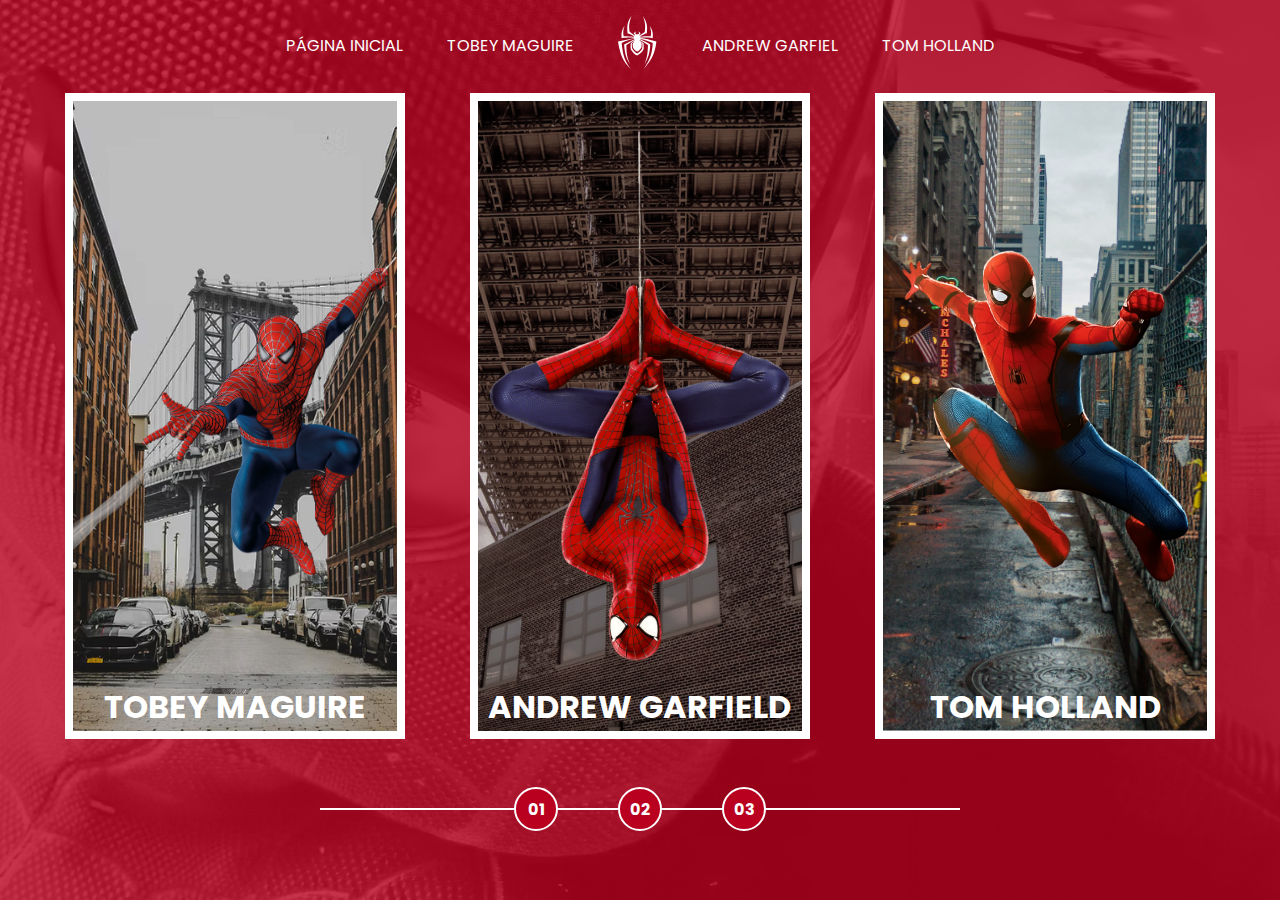
==== index.html @ 12a425c0 "First Commit - Home Page" ====
<!DOCTYPE html>
<html lang="en">

<head>
    <meta charset="UTF-8">
    <meta name="viewport" content="width=device-width, initial-scale=1.0">
    <link rel="stylesheet" href="/assets/css/main.css">

    <title>MultiSpider</title>
    
</head>

<body>
    <nav class="menu">
        <ul>
            <li class="menu__item">
                <a href="/">Página Inicial</a>
            </li>
            <li class="menu__item">
                <a href="#">Tobey Maguire</a>
            </li>
            <li class="menu__item menu__icon">
                <img src="assets/images/icons/spider.svg" alt="SpiderMan Icon">
            </li>
            <li class="menu__item">
                <a href="#">Andrew Garfiel</a>
            </li>
            <li class="menu__item">
                <a href="#">Tom Holland</a>
            </li>
        </ul>
    </nav>
    <div class="container">
        <a href="#" class="card" id="spider-man-01">
            <img class="card__background" src="assets/images/pic-sm-bg-01.jpg">
            <img class="card__image" src="/assets/images/spider-man-01.png" alt="Tobey Maguire">
            <h2 class="card__title">Tobey Maguire</h2>
        </a>
        <a href="#" class="card" id="spider-man-03">
            <img class="card__background" src="/assets/images/pic-sm-bg-03.jpg">
            <img class="card__image" src="/assets/images/spider-man-03.png" alt="Andrew Garfield">
            <h2 class="card__title">Andrew Garfield</h2>
        </a>
        <a href="#" class="card" id="spider-man-02">
            <img class="card__background" src="/assets/images/pic-sm-bg-02.jpg">
            <img class="card__image" src="/assets/images/spider-man-02.png" alt="Tom Holland">
            <h2 class="card__title">Tom Holland</h2>
        </a>
    </div>

    <div class="controller">
        <div class="controller__button">
            01
        </div>
        <div class="controller__button">
            02
        </div>
        <div class="controller__button">
            03
        </div>
        <div class="controller__line"></div>
    </div>


    <script src="/assets/scripts/card-hover-animation.js"></script>
</body>

</html>
---- assets/css/main.css ----
@import url('/assets/css/reset.css');
@import url('/assets/css/global.css');

body {
    background-color: var(--primary-color);
}

body::before {
    content: "";
    background-image: url('/assets/images/spider-man-background.jpg');
    background-repeat: no-repeat;
    background-position: center;
    background-size: cover;
    width: 100%;
    height: 100%;
    position: absolute;
    opacity: .2;
    transition: background-image 0.5s ease-in-out, opacity 1s ease-in-out;
}

.menu {
    padding: 1rem 0;
    width: 100%;
    text-align: center;
    position: relative;
}

.menu__item {
    display: inline-block;
    text-transform: uppercase;
    margin: 0 1.25rem;
}

.menu__icon {
    width: 2.5rem;
    margin: 0 1.25rem;
    vertical-align: middle;
}

.container {
    position: relative;
    display: flex;
    align-items: center;
    justify-content: space-evenly;
}

.card {
    border: 0.5rem solid #FFF;
    width: calc(100% / 3 - 8%);
    height: 70vh;
    position: relative;
    transition: filter .5s ease-in-out;
}

.card__background {
    width: 100%;
    height: 100%;
    object-fit: cover;
    position: absolute;
    opacity: 1;
    transition: opacity 0.5s ease-in-out;
}

.card__image {
    width: 100%;
    height: 100%;
    object-fit: contain;
    position: relative;
    transition: 0.5s ease-in-out;
}

.card__title {
    font-size: 2rem;
    text-transform: uppercase;
    text-align: center;
    position: absolute;
    width: 100%;
    bottom: 0;
    transition: bottom 0.5s ease;
}

.controller {
    position: relative;
    display: flex;
    justify-content: center;
    align-items: center;
    margin-top: 3rem;
}

.controller__button {
    display: flex;
    align-items: center;
    justify-content: center;
    width: 2.5rem;
    height: 2.5rem;
    border: 2px solid #FFF;
    border-radius: 50%;
    background-color: var(--primary-color);
    text-align: center;
    font-size: 1rem;
    font-weight: bold;
    cursor: pointer;
    z-index: 1;
    transition: transform 0.3s ease-in-out;
}

.controller__button:hover {
    transform: scale(1.1);
}

.controller__button:nth-child(2) {
    margin: 0 3.75rem;
}

.controller__line {
    background-color: #FFF;
    width: 50%;
    height: 2px;
    position: absolute;
}

/* Hover Animation */

.card--hovered .card__background {
    cursor: pointer;
    opacity: 0;
}

.card--hovered .card__image {
    transform: scale(1.4);
    filter: drop-shadow(30px 10px 4px rgba(0, 0, 0, .5));
}

body#spider-man-01-hovered:before {
    background-image: url('/assets/images/pic-sm-bg-01.jpg');
}

body#spider-man-02-hovered:before {
    background-image: url('/assets/images/pic-sm-bg-02.jpg');
}

body#spider-man-03-hovered:before {
    background-image: url('/assets/images/pic-sm-bg-03.jpg');
}

body[id^= "spider-man-"]::before {
    opacity: 1;
}

body[id^= "spider-man-"] .card:not(.card--hovered) {
    filter: grayscale(100%);
}

.card--hovered .card__title {
    bottom: 50%;
}
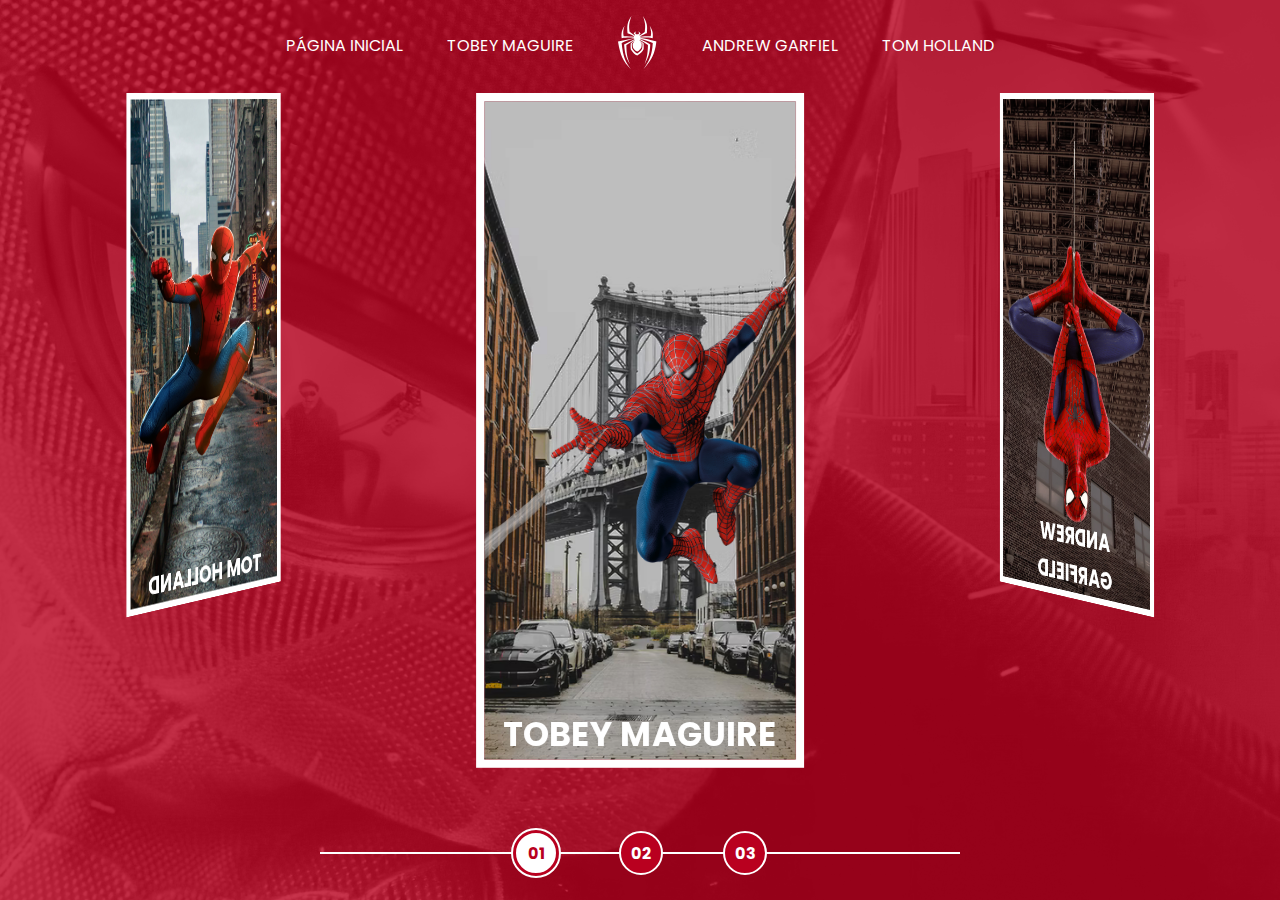
==== commit a0ddc410: "last commit and last changes - carousel added" ====
--- a/index.html
+++ b/index.html
@@ -7,7 +7,7 @@
     <link rel="stylesheet" href="/assets/css/main.css">
 
     <title>MultiSpider</title>
-    
+
 </head>
 
 <body>
@@ -17,45 +17,47 @@
                 <a href="/">Página Inicial</a>
             </li>
             <li class="menu__item">
-                <a href="#">Tobey Maguire</a>
+                <a href="/pages/tobey-maguire/spiderman1.html">Tobey Maguire</a>
             </li>
             <li class="menu__item menu__icon">
                 <img src="assets/images/icons/spider.svg" alt="SpiderMan Icon">
             </li>
             <li class="menu__item">
-                <a href="#">Andrew Garfiel</a>
+                <a href="/pages/andrew-garfield/amazingspider1.html">Andrew Garfiel</a>
             </li>
             <li class="menu__item">
-                <a href="#">Tom Holland</a>
+                <a href="/pages/tom-holland/tspiderman1.html">Tom Holland</a>
             </li>
         </ul>
     </nav>
     <div class="container">
-        <a href="#" class="card" id="spider-man-01">
-            <img class="card__background" src="assets/images/pic-sm-bg-01.jpg">
-            <img class="card__image" src="/assets/images/spider-man-01.png" alt="Tobey Maguire">
-            <h2 class="card__title">Tobey Maguire</h2>
-        </a>
-        <a href="#" class="card" id="spider-man-03">
-            <img class="card__background" src="/assets/images/pic-sm-bg-03.jpg">
-            <img class="card__image" src="/assets/images/spider-man-03.png" alt="Andrew Garfield">
-            <h2 class="card__title">Andrew Garfield</h2>
-        </a>
-        <a href="#" class="card" id="spider-man-02">
-            <img class="card__background" src="/assets/images/pic-sm-bg-02.jpg">
-            <img class="card__image" src="/assets/images/spider-man-02.png" alt="Tom Holland">
-            <h2 class="card__title">Tom Holland</h2>
-        </a>
+        <div class="cards-carousel" style="transform: translateZ(-40vw) rotateY(0deg);">
+            <a href="/pages/tobey-maguire/spiderman1.html" class="card" id="spider-man-01">
+                <img class="card__background" src="assets/images/pic-sm-bg-01.jpg">
+                <img class="card__image" src="/assets/images/spider-man-01.png" alt="Tobey Maguire">
+                <h2 class="card__title">Tobey Maguire</h2>
+            </a>
+            <a href="/pages/andrew-garfield/amazingspider1.html" class="card" id="spider-man-03">
+                <img class="card__background" src="/assets/images/pic-sm-bg-03.jpg">
+                <img class="card__image" src="/assets/images/spider-man-03.png" alt="Andrew Garfield">
+                <h2 class="card__title">Andrew Garfield</h2>
+            </a>
+            <a href="/pages/tom-holland/tspiderman1.html" class="card" id="spider-man-02">
+                <img class="card__background" src="/assets/images/pic-sm-bg-02.jpg">
+                <img class="card__image" src="/assets/images/spider-man-02.png" alt="Tom Holland">
+                <h2 class="card__title">Tom Holland</h2>
+            </a>
+        </div> 
     </div>
 
     <div class="controller">
-        <div class="controller__button">
+        <div id="1" onclick="selectCarouselItem(this)" class="controller__button buttonActive">
             01
         </div>
-        <div class="controller__button">
+        <div id="2" onclick="selectCarouselItem(this)" class="controller__button">
             02
         </div>
-        <div class="controller__button">
+        <div id="3" onclick="selectCarouselItem(this)" class="controller__button">
             03
         </div>
         <div class="controller__line"></div>
--- a/assets/css/main.css
+++ b/assets/css/main.css
@@ -42,14 +42,27 @@
     display: flex;
     align-items: center;
     justify-content: space-evenly;
+    perspective: 3000px;
 }
 
 .card {
     border: 0.5rem solid #FFF;
-    width: calc(100% / 3 - 8%);
+    width: 100%;
     height: 70vh;
-    position: relative;
+    position: absolute;
     transition: filter .5s ease-in-out;
+}
+
+.card:nth-child(1) {
+    transform: rotateY(0deg) translateZ(50vw);
+}
+
+.card:nth-child(2) {
+    transform: rotateY(120deg) translateZ(50vw);
+}
+
+.card:nth-child(3) {
+    transform: rotateY(240deg) translateZ(50vw);
 }
 
 .card__background {
@@ -80,11 +93,13 @@
 }
 
 .controller {
-    position: relative;
+    position: absolute;
     display: flex;
     justify-content: center;
     align-items: center;
     margin-top: 3rem;
+    bottom: 1.5rem;
+    width: 100%;
 }
 
 .controller__button {
@@ -93,7 +108,7 @@
     justify-content: center;
     width: 2.5rem;
     height: 2.5rem;
-    border: 2px solid #FFF;
+    border: 2px solid white;
     border-radius: 50%;
     background-color: var(--primary-color);
     text-align: center;
@@ -104,12 +119,20 @@
     transition: transform 0.3s ease-in-out;
 }
 
+
 .controller__button:hover {
     transform: scale(1.1);
 }
 
 .controller__button:nth-child(2) {
     margin: 0 3.75rem;
+}
+
+.buttonActive {
+    background-color: #FFF;
+    color: var(--primary-color);
+    border: 0.1875rem solid var(--primary-color);
+    outline: 0.125rem solid #FFF;
 }
 
 .controller__line {
@@ -143,14 +166,22 @@
     background-image: url('/assets/images/pic-sm-bg-03.jpg');
 }
 
-body[id^= "spider-man-"]::before {
+body[id^="spider-man-"]::before {
     opacity: 1;
 }
 
-body[id^= "spider-man-"] .card:not(.card--hovered) {
+body[id^="spider-man-"] .card:not(.card--hovered) {
     filter: grayscale(100%);
 }
 
 .card--hovered .card__title {
     bottom: 50%;
+}
+
+.cards-carousel {
+    display: flex;
+    justify-content: center;
+    width: calc(100vw / 3 - 10%);
+    transform-style: preserve-3d;
+    transition: transform 0.4s ease-in;
 }